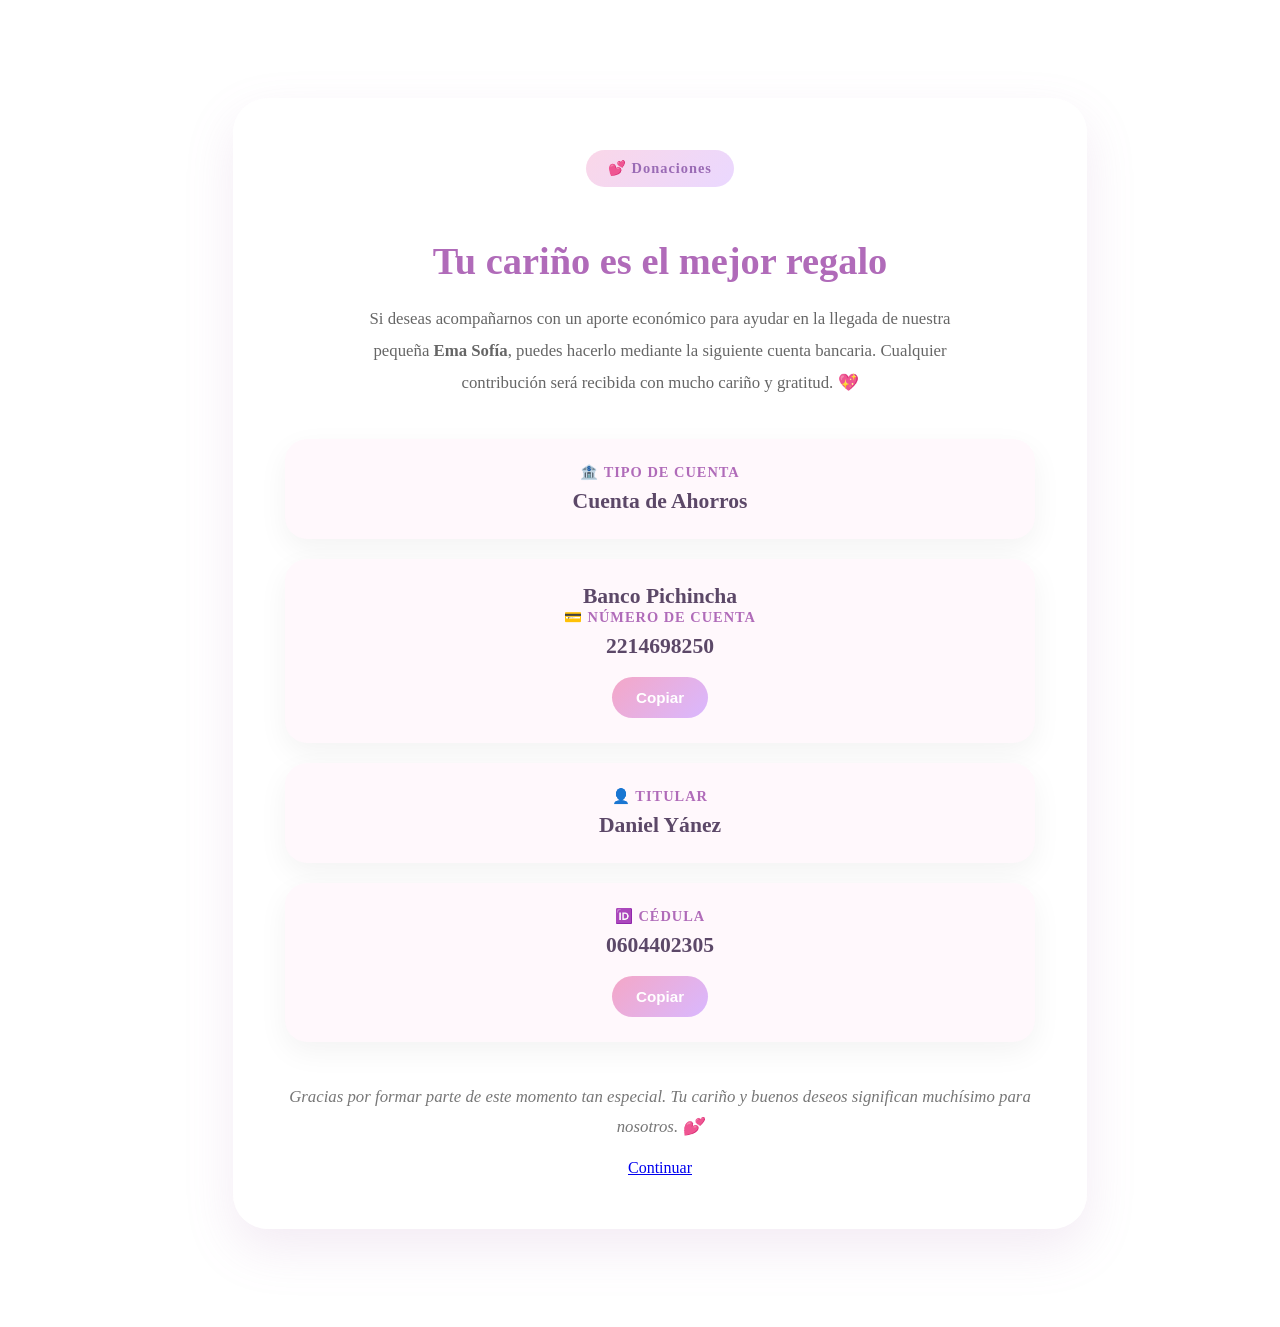
==== donaciones.html @ 27c9f71d "datos bancarios anadidos, direccion actualizada" ====
<!doctype html>
<html lang="en">
  <head>
    <meta charset="UTF-8" />
    <meta name="viewport" content="width=device-width, initial-scale=1.0" />

    <title>Document</title>
    <link rel="stylesheet" href="css/donaciones.css" />
  </head>
  <body>
    <section id="donaciones" class="donations">
      <div class="donation-card">
        <span class="section-tag"> 💕 Donaciones </span>

        <h2>Tu cariño es el mejor regalo</h2>

        <p class="donation-text">
          Si deseas acompañarnos con un aporte económico para ayudar en la
          llegada de nuestra pequeña
          <strong>Ema Sofía</strong>, puedes hacerlo mediante la siguiente
          cuenta bancaria. Cualquier contribución será recibida con mucho cariño
          y gratitud. 💖
        </p>

        <div class="bank-info">
          <div class="info-item">
            <span class="label">🏦 Tipo de cuenta</span>
            <strong>Cuenta de Ahorros</strong>
          </div>

          <div class="info-item">
            <strong>Banco Pichincha</strong>
            <span class="label">💳 Número de cuenta</span>
            <strong id="accountNumber">2214698250</strong>

            <button class="copy-btn" data-copy="2214698250">Copiar</button>
          </div>

          <div class="info-item">
            <span class="label">👤 Titular</span>
            <strong>Daniel Yánez</strong>
          </div>

          <div class="info-item">
            <span class="label">🆔 Cédula</span>
            <strong id="cedula">0604402305</strong>

            <button class="copy-btn" data-copy="0604402305">Copiar</button>
          </div>
        </div>

        <p class="thanks">
          Gracias por formar parte de este momento tan especial. Tu cariño y
          buenos deseos significan muchísimo para nosotros. 💕
        </p>

        <a href="index.html" class="primary-button"> Continuar </a>
      </div>
    </section>
  </body>
</html>
---- css/donaciones.css ----
/*==================================================
                    DONACIONES
==================================================*/

.donations {
  width: 100%;

  padding: 90px 20px;

  display: flex;

  justify-content: center;

  align-items: center;
}

.donation-card {
  width: 100%;

  max-width: 750px;

  background: rgba(255, 255, 255, 0.85);

  backdrop-filter: blur(15px);

  border-radius: 35px;

  padding: 50px;

  text-align: center;

  box-shadow: 0 20px 50px rgba(175, 120, 180, 0.15);

  border: 2px solid rgba(255, 255, 255, 0.6);
}

/*==================================================
                    TITULOS
==================================================*/

.section-tag {
  display: inline-block;

  padding: 10px 22px;

  background: linear-gradient(135deg, #fad7e8, #ead8ff);

  color: #9a6bb5;

  border-radius: 30px;

  font-size: 0.9rem;

  font-weight: 600;

  letter-spacing: 1px;

  margin-bottom: 20px;
}

.donation-card h2 {
  font-family: "Playfair Display", serif;

  font-size: 2.4rem;

  color: #b06bb9;

  margin-bottom: 20px;
}

.donation-text {
  font-size: 1.05rem;

  color: #666;

  line-height: 1.9;

  max-width: 600px;

  margin: auto auto 40px;
}

/*==================================================
                    TARJETAS
==================================================*/

.bank-info {
  display: flex;

  flex-direction: column;

  gap: 20px;
}

.info-item {
  background: #fff8fc;

  border-radius: 22px;

  padding: 25px;

  box-shadow: 0 10px 30px rgba(0, 0, 0, 0.05);

  transition: 0.3s;
}

.info-item:hover {
  transform: translateY(-4px);
}

.label {
  display: block;

  color: #b06bb9;

  font-size: 0.9rem;

  font-weight: 600;

  margin-bottom: 8px;

  text-transform: uppercase;

  letter-spacing: 1px;
}

.info-item strong {
  display: block;

  font-size: 1.35rem;

  color: #5c4868;

  word-break: break-word;
}

/*==================================================
                    BOTONES
==================================================*/

.copy-btn {
  margin-top: 18px;

  padding: 12px 24px;

  border: none;

  border-radius: 40px;

  cursor: pointer;

  font-size: 0.95rem;

  font-weight: 600;

  color: white;

  background: linear-gradient(135deg, #f4a7c7, #d9b8ff);

  transition: 0.3s;
}

.copy-btn:hover {
  transform: translateY(-2px);

  box-shadow: 0 10px 25px rgba(212, 175, 55, 0.25);
}

/*==================================================
                    MENSAJE FINAL
==================================================*/

.thanks {
  margin-top: 40px;

  font-size: 1.05rem;

  color: #777;

  line-height: 1.8;

  font-style: italic;
}

/*==================================================
                    RESPONSIVE
==================================================*/

@media (max-width: 768px) {
  .donations {
    padding: 70px 15px;
  }

  .donation-card {
    padding: 35px 22px;

    border-radius: 28px;
  }

  .donation-card h2 {
    font-size: 2rem;
  }

  .donation-text {
    font-size: 0.98rem;
  }

  .info-item {
    padding: 20px;
  }

  .info-item strong {
    font-size: 1.15rem;
  }

  .copy-btn {
    width: 100%;
  }
}

@media (max-width: 480px) {
  .section-tag {
    font-size: 0.8rem;

    padding: 8px 18px;
  }

  .donation-card h2 {
    font-size: 1.7rem;
  }

  .donation-text {
    font-size: 0.92rem;

    line-height: 1.7;
  }

  .info-item strong {
    font-size: 1rem;
  }

  .thanks {
    font-size: 0.9rem;
  }
}
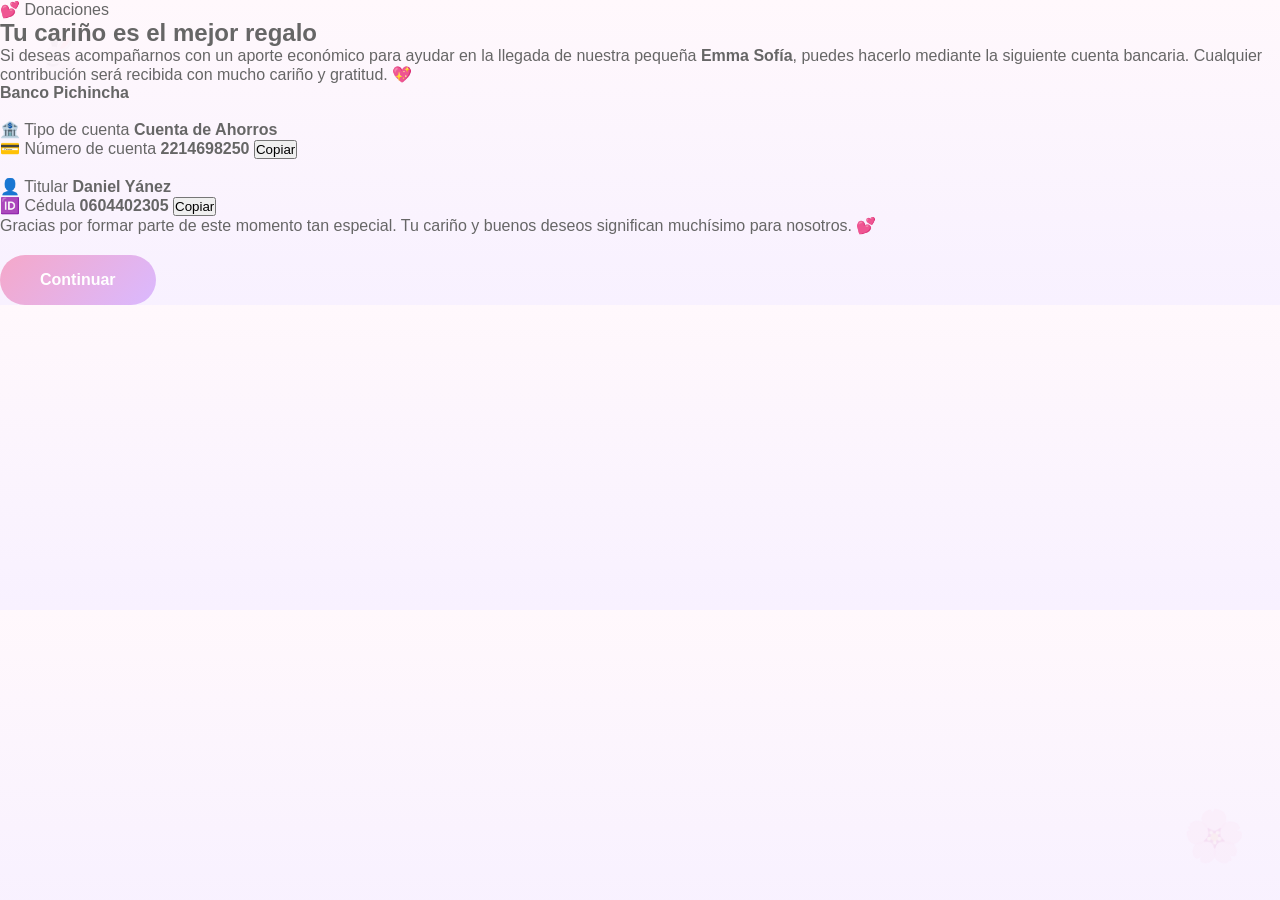
==== commit cb1b6ced: "img agregadas, invitacion html arreglado, falta el vestido" ====
--- a/donaciones.html
+++ b/donaciones.html
@@ -17,31 +17,27 @@
         <p class="donation-text">
           Si deseas acompañarnos con un aporte económico para ayudar en la
           llegada de nuestra pequeña
-          <strong>Ema Sofía</strong>, puedes hacerlo mediante la siguiente
+          <strong>Emma Sofía</strong>, puedes hacerlo mediante la siguiente
           cuenta bancaria. Cualquier contribución será recibida con mucho cariño
           y gratitud. 💖
         </p>
 
         <div class="bank-info">
           <div class="info-item">
+            <strong>Banco Pichincha</strong>
+            <br />
+            <br />
             <span class="label">🏦 Tipo de cuenta</span>
             <strong>Cuenta de Ahorros</strong>
-          </div>
-
-          <div class="info-item">
-            <strong>Banco Pichincha</strong>
+            <br />
             <span class="label">💳 Número de cuenta</span>
             <strong id="accountNumber">2214698250</strong>
-
             <button class="copy-btn" data-copy="2214698250">Copiar</button>
-          </div>
-
-          <div class="info-item">
+            <br />
+            <br />
             <span class="label">👤 Titular</span>
             <strong>Daniel Yánez</strong>
-          </div>
-
-          <div class="info-item">
+            <br />
             <span class="label">🆔 Cédula</span>
             <strong id="cedula">0604402305</strong>
 
@@ -58,4 +54,5 @@
       </div>
     </section>
   </body>
+  <script src="js/donaciones.js"></script>
 </html>
--- a/css/donaciones.css
+++ b/css/donaciones.css
@@ -1,245 +1,465 @@
 /*==================================================
-                    DONACIONES
-==================================================*/
-
-.donations {
+                GOOGLE FONTS
+==================================================*/
+
+:root {
+  --pink: #fce8f3;
+  --pink2: #f8d8e8;
+  --purple: #e8d8ff;
+  --purple-dark: #9a6bb5;
+  --gold: #d4af37;
+
+  --title: #69467c;
+  --text: #666;
+
+  --shadow: 0 20px 45px rgba(0, 0, 0, 0.08);
+}
+
+/*==================================================
+                    RESET
+==================================================*/
+
+* {
+  margin: 0;
+  padding: 0;
+  box-sizing: border-box;
+}
+
+html {
+  scroll-behavior: smooth;
+}
+
+body {
+  font-family: "Poppins", sans-serif;
+
+  color: var(--text);
+
+  background: linear-gradient(180deg, #fff8fc, #f8f1ff);
+
+  overflow-x: hidden;
+}
+
+/*==================================================
+            HERO
+==================================================*/
+
+.album-hero {
+  min-height: 100vh;
+
+  display: flex;
+
+  justify-content: center;
+
+  align-items: center;
+
+  padding: 40px 20px;
+}
+
+.album-card {
   width: 100%;
-
+  max-width: 900px;
+
+  background: rgba(255, 255, 255, 0.75);
+
+  backdrop-filter: blur(18px);
+
+  border-radius: 35px;
+
+  padding: 60px;
+
+  text-align: center;
+
+  box-shadow: var(--shadow);
+}
+
+.album-subtitle {
+  color: var(--purple-dark);
+
+  font-size: 0.9rem;
+
+  text-transform: uppercase;
+
+  letter-spacing: 3px;
+
+  font-weight: 600;
+}
+
+.album-card h1 {
+  font-family: "Great Vibes", cursive;
+
+  font-size: 5.3rem;
+
+  margin: 20px 0;
+
+  background: linear-gradient(
+    90deg,
+    #a97810,
+    #ffeaa3,
+    #d4af37,
+    #fff2b6,
+    #a97810
+  );
+
+  background-size: 300%;
+
+  color: transparent;
+
+  background-clip: text;
+
+  -webkit-background-clip: text;
+
+  animation: gold 8s linear infinite;
+}
+
+@keyframes gold {
+  from {
+    background-position: 0%;
+  }
+
+  to {
+    background-position: 300%;
+  }
+}
+
+.album-card p {
+  max-width: 650px;
+
+  margin: auto;
+
+  line-height: 1.9;
+
+  font-size: 1.05rem;
+}
+
+/*==================================================
+            ALBUM
+==================================================*/
+
+.album-section {
+  padding: 100px 20px;
+}
+
+.section-title {
+  max-width: 750px;
+
+  margin: auto;
+
+  text-align: center;
+
+  margin-bottom: 70px;
+}
+
+.section-title span {
+  display: inline-block;
+
+  padding: 8px 20px;
+
+  border-radius: 30px;
+
+  background: #f8d8e8;
+
+  color: var(--purple-dark);
+
+  font-weight: 600;
+}
+
+.section-title h2 {
+  margin: 20px 0;
+
+  font-size: 2.8rem;
+
+  color: var(--title);
+}
+
+.section-title p {
+  line-height: 1.8;
+}
+
+.album-grid {
+  max-width: 1200px;
+
+  margin: auto;
+
+  display: grid;
+
+  grid-template-columns: repeat(auto-fit, minmax(300px, 1fr));
+
+  gap: 50px;
+}
+
+/*==================================================
+            POLAROID
+==================================================*/
+
+.polaroid {
+  background: white;
+
+  border-radius: 12px;
+
+  padding: 18px;
+
+  box-shadow: var(--shadow);
+
+  transition: 0.4s;
+
+  position: relative;
+}
+
+.rotate-left {
+  transform: rotate(-3deg);
+}
+
+.rotate-right {
+  transform: rotate(3deg);
+}
+
+.polaroid:hover {
+  transform: scale(1.05) rotate(0deg);
+}
+
+.polaroid::before {
+  content: "📌";
+
+  position: absolute;
+
+  left: 50%;
+
+  top: -15px;
+
+  transform: translateX(-50%);
+
+  font-size: 30px;
+}
+
+.photo {
+  width: 100%;
+
+  height: 330px;
+
+  border-radius: 8px;
+
+  overflow: hidden;
+
+  background: linear-gradient(135deg, #fde8f3, #efe1ff);
+
+  border: 3px dashed #d9b8ff;
+}
+
+.photo img {
+  width: 100%;
+
+  height: 100%;
+
+  object-fit: cover;
+
+  transition: 0.5s;
+}
+
+.polaroid:hover img {
+  transform: scale(1.08);
+}
+
+.caption {
+  margin-top: 18px;
+
+  text-align: center;
+
+  font-family: "Great Vibes", cursive;
+
+  font-size: 1.8rem;
+
+  color: #666;
+}
+
+/*==================================================
+            MENSAJE
+==================================================*/
+
+.family-message {
   padding: 90px 20px;
-
-  display: flex;
-
-  justify-content: center;
-
-  align-items: center;
-}
-
-.donation-card {
-  width: 100%;
-
-  max-width: 750px;
-
-  background: rgba(255, 255, 255, 0.85);
-
-  backdrop-filter: blur(15px);
+}
+
+.message-card {
+  max-width: 850px;
+
+  margin: auto;
+
+  background: white;
 
   border-radius: 35px;
 
-  padding: 50px;
+  padding: 60px;
 
   text-align: center;
 
-  box-shadow: 0 20px 50px rgba(175, 120, 180, 0.15);
-
-  border: 2px solid rgba(255, 255, 255, 0.6);
-}
-
-/*==================================================
-                    TITULOS
-==================================================*/
-
-.section-tag {
+  box-shadow: var(--shadow);
+}
+
+.message-card h2 {
+  color: var(--title);
+
+  font-size: 2.5rem;
+
+  margin-bottom: 30px;
+}
+
+.message-card p {
+  margin-bottom: 20px;
+
+  line-height: 1.9;
+
+  font-size: 1.05rem;
+}
+
+.message-card strong {
+  color: #b06bb9;
+}
+
+/*==================================================
+            BOTON
+==================================================*/
+
+.primary-button {
   display: inline-block;
 
-  padding: 10px 22px;
-
-  background: linear-gradient(135deg, #fad7e8, #ead8ff);
-
-  color: #9a6bb5;
-
-  border-radius: 30px;
-
-  font-size: 0.9rem;
+  margin-top: 20px;
+
+  padding: 16px 40px;
+
+  border-radius: 50px;
+
+  text-decoration: none;
+
+  color: white;
 
   font-weight: 600;
 
-  letter-spacing: 1px;
-
-  margin-bottom: 20px;
-}
-
-.donation-card h2 {
-  font-family: "Playfair Display", serif;
-
-  font-size: 2.4rem;
-
-  color: #b06bb9;
-
-  margin-bottom: 20px;
-}
-
-.donation-text {
-  font-size: 1.05rem;
-
-  color: #666;
-
-  line-height: 1.9;
-
-  max-width: 600px;
-
-  margin: auto auto 40px;
-}
-
-/*==================================================
-                    TARJETAS
-==================================================*/
-
-.bank-info {
-  display: flex;
-
-  flex-direction: column;
-
-  gap: 20px;
-}
-
-.info-item {
-  background: #fff8fc;
-
-  border-radius: 22px;
-
-  padding: 25px;
-
-  box-shadow: 0 10px 30px rgba(0, 0, 0, 0.05);
-
-  transition: 0.3s;
-}
-
-.info-item:hover {
+  background: linear-gradient(135deg, #f5a8c9, #dab9ff);
+
+  transition: 0.35s;
+}
+
+.primary-button:hover {
   transform: translateY(-4px);
-}
-
-.label {
-  display: block;
-
-  color: #b06bb9;
-
-  font-size: 0.9rem;
-
-  font-weight: 600;
-
-  margin-bottom: 8px;
-
-  text-transform: uppercase;
-
-  letter-spacing: 1px;
-}
-
-.info-item strong {
-  display: block;
-
-  font-size: 1.35rem;
-
-  color: #5c4868;
-
-  word-break: break-word;
-}
-
-/*==================================================
-                    BOTONES
-==================================================*/
-
-.copy-btn {
-  margin-top: 18px;
-
-  padding: 12px 24px;
-
-  border: none;
-
-  border-radius: 40px;
-
-  cursor: pointer;
-
-  font-size: 0.95rem;
-
-  font-weight: 600;
-
-  color: white;
-
-  background: linear-gradient(135deg, #f4a7c7, #d9b8ff);
-
-  transition: 0.3s;
-}
-
-.copy-btn:hover {
-  transform: translateY(-2px);
-
-  box-shadow: 0 10px 25px rgba(212, 175, 55, 0.25);
-}
-
-/*==================================================
-                    MENSAJE FINAL
-==================================================*/
-
-.thanks {
-  margin-top: 40px;
-
-  font-size: 1.05rem;
-
-  color: #777;
-
-  line-height: 1.8;
-
-  font-style: italic;
-}
-
-/*==================================================
-                    RESPONSIVE
-==================================================*/
+
+  box-shadow: 0 15px 30px rgba(212, 175, 55, 0.25);
+}
+
+/*==================================================
+            DECORACION
+==================================================*/
+
+body::before {
+  content: "🐇";
+
+  position: fixed;
+
+  left: 30px;
+
+  top: 30px;
+
+  font-size: 45px;
+
+  opacity: 0.08;
+}
+
+body::after {
+  content: "🌸";
+
+  position: fixed;
+
+  right: 35px;
+
+  bottom: 35px;
+
+  font-size: 50px;
+
+  opacity: 0.08;
+}
+
+/*==================================================
+            RESPONSIVE
+==================================================*/
+
+@media (max-width: 900px) {
+  .album-card {
+    padding: 40px;
+  }
+
+  .album-card h1 {
+    font-size: 4.2rem;
+  }
+
+  .section-title h2 {
+    font-size: 2.3rem;
+  }
+
+  .message-card {
+    padding: 45px 30px;
+  }
+}
 
 @media (max-width: 768px) {
-  .donations {
-    padding: 70px 15px;
-  }
-
-  .donation-card {
-    padding: 35px 22px;
-
-    border-radius: 28px;
-  }
-
-  .donation-card h2 {
+  .album-grid {
+    grid-template-columns: 1fr;
+
+    gap: 35px;
+  }
+
+  .rotate-left,
+  .rotate-right {
+    transform: none;
+  }
+
+  .photo {
+    height: 280px;
+  }
+
+  .message-card h2 {
     font-size: 2rem;
   }
 
-  .donation-text {
-    font-size: 0.98rem;
-  }
-
-  .info-item {
-    padding: 20px;
-  }
-
-  .info-item strong {
-    font-size: 1.15rem;
-  }
-
-  .copy-btn {
+  .primary-button {
     width: 100%;
+
+    text-align: center;
   }
 }
 
 @media (max-width: 480px) {
-  .section-tag {
-    font-size: 0.8rem;
-
-    padding: 8px 18px;
-  }
-
-  .donation-card h2 {
+  .album-card {
+    padding: 30px 20px;
+  }
+
+  .album-card h1 {
+    font-size: 3.2rem;
+  }
+
+  .album-card p {
+    font-size: 0.95rem;
+  }
+
+  .section-title h2 {
+    font-size: 1.8rem;
+  }
+
+  .photo {
+    height: 230px;
+  }
+
+  .caption {
+    font-size: 1.45rem;
+  }
+
+  .message-card {
+    padding: 30px 20px;
+  }
+
+  .message-card p {
+    font-size: 0.95rem;
+  }
+
+  .message-card h2 {
     font-size: 1.7rem;
   }
-
-  .donation-text {
-    font-size: 0.92rem;
-
-    line-height: 1.7;
-  }
-
-  .info-item strong {
-    font-size: 1rem;
-  }
-
-  .thanks {
-    font-size: 0.9rem;
-  }
-}
+}
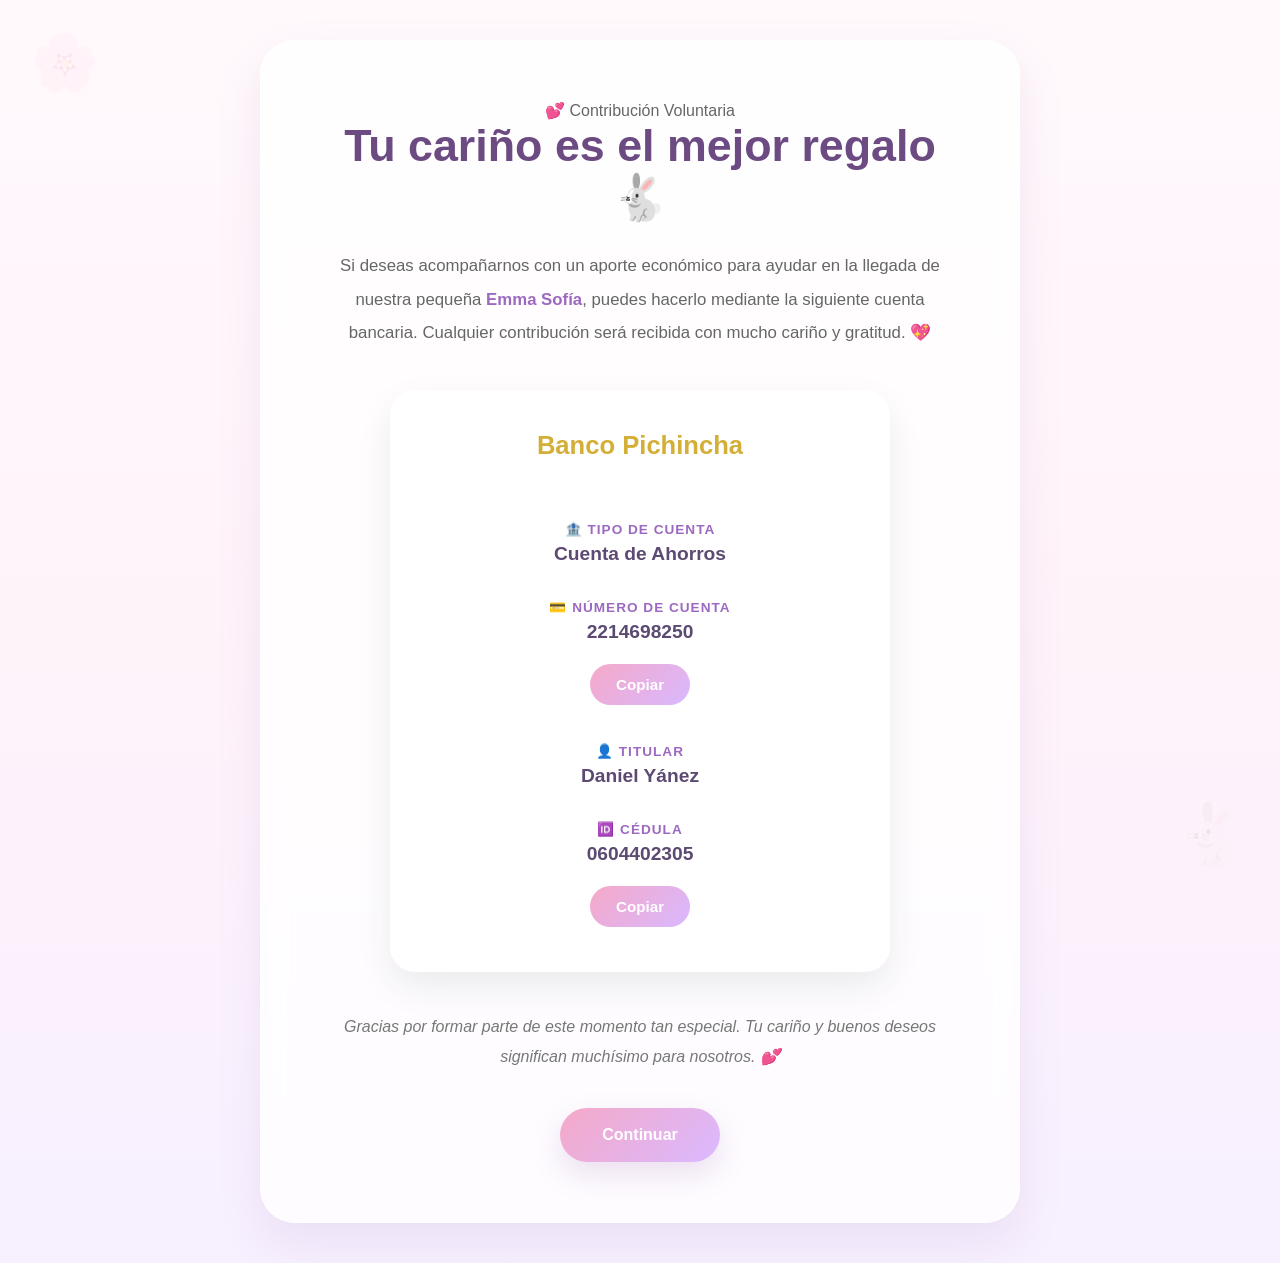
==== commit 3e2ba08f: "contribucion arreglada" ====
--- a/donaciones.html
+++ b/donaciones.html
@@ -10,7 +10,7 @@
   <body>
     <section id="donaciones" class="donations">
       <div class="donation-card">
-        <span class="section-tag"> 💕 Donaciones </span>
+        <span class="section-tag"> 💕 Contribución Voluntaria </span>
 
         <h2>Tu cariño es el mejor regalo</h2>
 
--- a/css/donaciones.css
+++ b/css/donaciones.css
@@ -1,18 +1,21 @@
 /*==================================================
-                GOOGLE FONTS
+            BABY SHOWER - DONACIONES
+            Emma Sofía
 ==================================================*/
 
 :root {
-  --pink: #fce8f3;
-  --pink2: #f8d8e8;
-  --purple: #e8d8ff;
-  --purple-dark: #9a6bb5;
+  --pink: #fceaf4;
+  --pink-light: #fff7fb;
+  --purple: #e9d8ff;
+  --purple-dark: #9c69c1;
   --gold: #d4af37;
 
-  --title: #69467c;
   --text: #666;
-
-  --shadow: 0 20px 45px rgba(0, 0, 0, 0.08);
+  --title: #6c4a82;
+
+  --white: #ffffff;
+
+  --shadow: 0 20px 45px rgba(145, 110, 175, 0.12);
 }
 
 /*==================================================
@@ -34,299 +37,207 @@
 
   color: var(--text);
 
-  background: linear-gradient(180deg, #fff8fc, #f8f1ff);
+  background: linear-gradient(180deg, #fff9fc, #fff3fa, #f7f0ff);
+
+  min-height: 100vh;
+
+  display: flex;
+
+  justify-content: center;
+
+  align-items: center;
+
+  padding: 40px 20px;
 
   overflow-x: hidden;
 }
 
 /*==================================================
-            HERO
-==================================================*/
-
-.album-hero {
-  min-height: 100vh;
-
+                TARJETA PRINCIPAL
+==================================================*/
+
+.donation-card {
+  width: 100%;
+
+  max-width: 760px;
+
+  background: rgba(255, 255, 255, 0.8);
+
+  backdrop-filter: blur(15px);
+
+  border-radius: 35px;
+
+  padding: 60px;
+
+  text-align: center;
+
+  box-shadow: var(--shadow);
+
+  border: 1px solid rgba(255, 255, 255, 0.7);
+}
+
+/*==================================================
+                    TITULO
+==================================================*/
+
+.donation-card h2 {
+  font-size: 2.8rem;
+
+  margin-bottom: 25px;
+
+  color: var(--title);
+}
+
+.donation-card h2::after {
+  content: " 🐇";
+}
+
+/*==================================================
+                TEXTO
+==================================================*/
+
+.donation-text {
+  line-height: 2;
+
+  font-size: 1.05rem;
+
+  margin-bottom: 40px;
+}
+
+.donation-text strong {
+  color: var(--purple-dark);
+}
+
+/*==================================================
+            INFORMACION BANCO
+==================================================*/
+
+.bank-info {
   display: flex;
 
   justify-content: center;
-
-  align-items: center;
-
-  padding: 40px 20px;
-}
-
-.album-card {
+}
+
+.info-item {
   width: 100%;
-  max-width: 900px;
-
-  background: rgba(255, 255, 255, 0.75);
-
-  backdrop-filter: blur(18px);
+
+  max-width: 500px;
+
+  background: white;
+
+  border-radius: 25px;
+
+  padding: 35px;
+
+  box-shadow: 0 15px 35px rgba(0, 0, 0, 0.08);
+
+  transition: 0.35s;
+}
+
+.info-item:hover {
+  transform: translateY(-5px);
+}
+
+.info-item strong {
+  display: block;
+
+  font-size: 1.2rem;
+
+  color: #5c4a72;
+
+  margin: 6px 0;
+}
+
+.info-item strong:first-child {
+  font-size: 1.6rem;
+
+  color: var(--gold);
+
+  margin-bottom: 15px;
+}
+
+.label {
+  display: block;
+
+  margin-top: 10px;
+
+  color: var(--purple-dark);
+
+  font-weight: 600;
+
+  text-transform: uppercase;
+
+  letter-spacing: 1px;
+
+  font-size: 0.85rem;
+}
+
+/*==================================================
+                BOTON COPIAR
+==================================================*/
+
+.copy-btn {
+  margin-top: 15px;
+
+  margin-bottom: 10px;
+
+  padding: 12px 26px;
+
+  border: none;
 
   border-radius: 35px;
 
-  padding: 60px;
-
-  text-align: center;
-
-  box-shadow: var(--shadow);
-}
-
-.album-subtitle {
-  color: var(--purple-dark);
-
-  font-size: 0.9rem;
-
-  text-transform: uppercase;
-
-  letter-spacing: 3px;
+  cursor: pointer;
+
+  color: white;
 
   font-weight: 600;
-}
-
-.album-card h1 {
-  font-family: "Great Vibes", cursive;
-
-  font-size: 5.3rem;
-
-  margin: 20px 0;
-
-  background: linear-gradient(
-    90deg,
-    #a97810,
-    #ffeaa3,
-    #d4af37,
-    #fff2b6,
-    #a97810
-  );
-
-  background-size: 300%;
-
-  color: transparent;
-
-  background-clip: text;
-
-  -webkit-background-clip: text;
-
-  animation: gold 8s linear infinite;
-}
-
-@keyframes gold {
-  from {
-    background-position: 0%;
-  }
-
-  to {
-    background-position: 300%;
-  }
-}
-
-.album-card p {
-  max-width: 650px;
-
-  margin: auto;
+
+  font-size: 0.95rem;
+
+  background: linear-gradient(135deg, #f5a9c8, #d9b8ff);
+
+  transition: 0.35s;
+}
+
+.copy-btn:hover {
+  transform: translateY(-3px);
+
+  box-shadow: 0 12px 25px rgba(175, 120, 190, 0.25);
+}
+
+.copy-btn:active {
+  transform: scale(0.96);
+}
+
+/*==================================================
+                MENSAJE FINAL
+==================================================*/
+
+.thanks {
+  margin-top: 40px;
+
+  font-size: 1rem;
 
   line-height: 1.9;
 
-  font-size: 1.05rem;
-}
-
-/*==================================================
-            ALBUM
-==================================================*/
-
-.album-section {
-  padding: 100px 20px;
-}
-
-.section-title {
-  max-width: 750px;
-
-  margin: auto;
-
-  text-align: center;
-
-  margin-bottom: 70px;
-}
-
-.section-title span {
-  display: inline-block;
-
-  padding: 8px 20px;
-
-  border-radius: 30px;
-
-  background: #f8d8e8;
-
-  color: var(--purple-dark);
-
-  font-weight: 600;
-}
-
-.section-title h2 {
-  margin: 20px 0;
-
-  font-size: 2.8rem;
-
-  color: var(--title);
-}
-
-.section-title p {
-  line-height: 1.8;
-}
-
-.album-grid {
-  max-width: 1200px;
-
-  margin: auto;
-
-  display: grid;
-
-  grid-template-columns: repeat(auto-fit, minmax(300px, 1fr));
-
-  gap: 50px;
-}
-
-/*==================================================
-            POLAROID
-==================================================*/
-
-.polaroid {
-  background: white;
-
-  border-radius: 12px;
-
-  padding: 18px;
-
-  box-shadow: var(--shadow);
-
-  transition: 0.4s;
-
-  position: relative;
-}
-
-.rotate-left {
-  transform: rotate(-3deg);
-}
-
-.rotate-right {
-  transform: rotate(3deg);
-}
-
-.polaroid:hover {
-  transform: scale(1.05) rotate(0deg);
-}
-
-.polaroid::before {
-  content: "📌";
-
-  position: absolute;
-
-  left: 50%;
-
-  top: -15px;
-
-  transform: translateX(-50%);
-
-  font-size: 30px;
-}
-
-.photo {
-  width: 100%;
-
-  height: 330px;
-
-  border-radius: 8px;
-
-  overflow: hidden;
-
-  background: linear-gradient(135deg, #fde8f3, #efe1ff);
-
-  border: 3px dashed #d9b8ff;
-}
-
-.photo img {
-  width: 100%;
-
-  height: 100%;
-
-  object-fit: cover;
-
-  transition: 0.5s;
-}
-
-.polaroid:hover img {
-  transform: scale(1.08);
-}
-
-.caption {
-  margin-top: 18px;
-
-  text-align: center;
-
-  font-family: "Great Vibes", cursive;
-
-  font-size: 1.8rem;
-
-  color: #666;
-}
-
-/*==================================================
-            MENSAJE
-==================================================*/
-
-.family-message {
-  padding: 90px 20px;
-}
-
-.message-card {
-  max-width: 850px;
-
-  margin: auto;
-
-  background: white;
-
-  border-radius: 35px;
-
-  padding: 60px;
-
-  text-align: center;
-
-  box-shadow: var(--shadow);
-}
-
-.message-card h2 {
-  color: var(--title);
-
-  font-size: 2.5rem;
-
-  margin-bottom: 30px;
-}
-
-.message-card p {
-  margin-bottom: 20px;
-
-  line-height: 1.9;
-
-  font-size: 1.05rem;
-}
-
-.message-card strong {
-  color: #b06bb9;
-}
-
-/*==================================================
-            BOTON
+  color: #777;
+
+  font-style: italic;
+}
+
+/*==================================================
+            BOTON CONTINUAR
 ==================================================*/
 
 .primary-button {
   display: inline-block;
 
-  margin-top: 20px;
-
-  padding: 16px 40px;
-
-  border-radius: 50px;
+  margin-top: 35px;
+
+  padding: 18px 42px;
+
+  border-radius: 40px;
 
   text-decoration: none;
 
@@ -334,15 +245,19 @@
 
   font-weight: 600;
 
-  background: linear-gradient(135deg, #f5a8c9, #dab9ff);
+  background: linear-gradient(135deg, #f5a9c8, #dab9ff);
 
   transition: 0.35s;
+
+  box-shadow: 0 12px 28px rgba(170, 120, 185, 0.22);
 }
 
 .primary-button:hover {
-  transform: translateY(-4px);
-
-  box-shadow: 0 15px 30px rgba(212, 175, 55, 0.25);
+  transform: translateY(-4px) scale(1.03);
+}
+
+.primary-button:active {
+  transform: scale(0.97);
 }
 
 /*==================================================
@@ -350,73 +265,66 @@
 ==================================================*/
 
 body::before {
+  content: "🌸";
+
+  position: fixed;
+
+  left: 30px;
+
+  top: 30px;
+
+  font-size: 55px;
+
+  opacity: 0.08;
+}
+
+body::after {
   content: "🐇";
 
   position: fixed;
 
-  left: 30px;
-
-  top: 30px;
-
-  font-size: 45px;
+  right: 30px;
+
+  bottom: 30px;
+
+  font-size: 60px;
 
   opacity: 0.08;
 }
 
-body::after {
-  content: "🌸";
-
-  position: fixed;
-
-  right: 35px;
-
-  bottom: 35px;
-
-  font-size: 50px;
-
-  opacity: 0.08;
-}
-
-/*==================================================
-            RESPONSIVE
-==================================================*/
-
-@media (max-width: 900px) {
-  .album-card {
-    padding: 40px;
-  }
-
-  .album-card h1 {
-    font-size: 4.2rem;
-  }
-
-  .section-title h2 {
-    font-size: 2.3rem;
-  }
-
-  .message-card {
-    padding: 45px 30px;
-  }
-}
+/*==================================================
+                RESPONSIVE
+==================================================*/
 
 @media (max-width: 768px) {
-  .album-grid {
-    grid-template-columns: 1fr;
-
-    gap: 35px;
-  }
-
-  .rotate-left,
-  .rotate-right {
-    transform: none;
-  }
-
-  .photo {
-    height: 280px;
-  }
-
-  .message-card h2 {
+  body {
+    padding: 25px 15px;
+  }
+
+  .donation-card {
+    padding: 35px 25px;
+
+    border-radius: 28px;
+  }
+
+  .donation-card h2 {
     font-size: 2rem;
+  }
+
+  .donation-text {
+    font-size: 0.96rem;
+  }
+
+  .info-item {
+    padding: 25px;
+  }
+
+  .info-item strong {
+    font-size: 1.05rem;
+  }
+
+  .copy-btn {
+    width: 100%;
   }
 
   .primary-button {
@@ -427,39 +335,27 @@
 }
 
 @media (max-width: 480px) {
-  .album-card {
-    padding: 30px 20px;
-  }
-
-  .album-card h1 {
-    font-size: 3.2rem;
-  }
-
-  .album-card p {
-    font-size: 0.95rem;
-  }
-
-  .section-title h2 {
-    font-size: 1.8rem;
-  }
-
-  .photo {
-    height: 230px;
-  }
-
-  .caption {
-    font-size: 1.45rem;
-  }
-
-  .message-card {
-    padding: 30px 20px;
-  }
-
-  .message-card p {
-    font-size: 0.95rem;
-  }
-
-  .message-card h2 {
+  .donation-card h2 {
     font-size: 1.7rem;
   }
-}
+
+  .donation-text {
+    font-size: 0.9rem;
+  }
+
+  .info-item {
+    padding: 20px;
+  }
+
+  .info-item strong:first-child {
+    font-size: 1.35rem;
+  }
+
+  .label {
+    font-size: 0.78rem;
+  }
+
+  .thanks {
+    font-size: 0.9rem;
+  }
+}
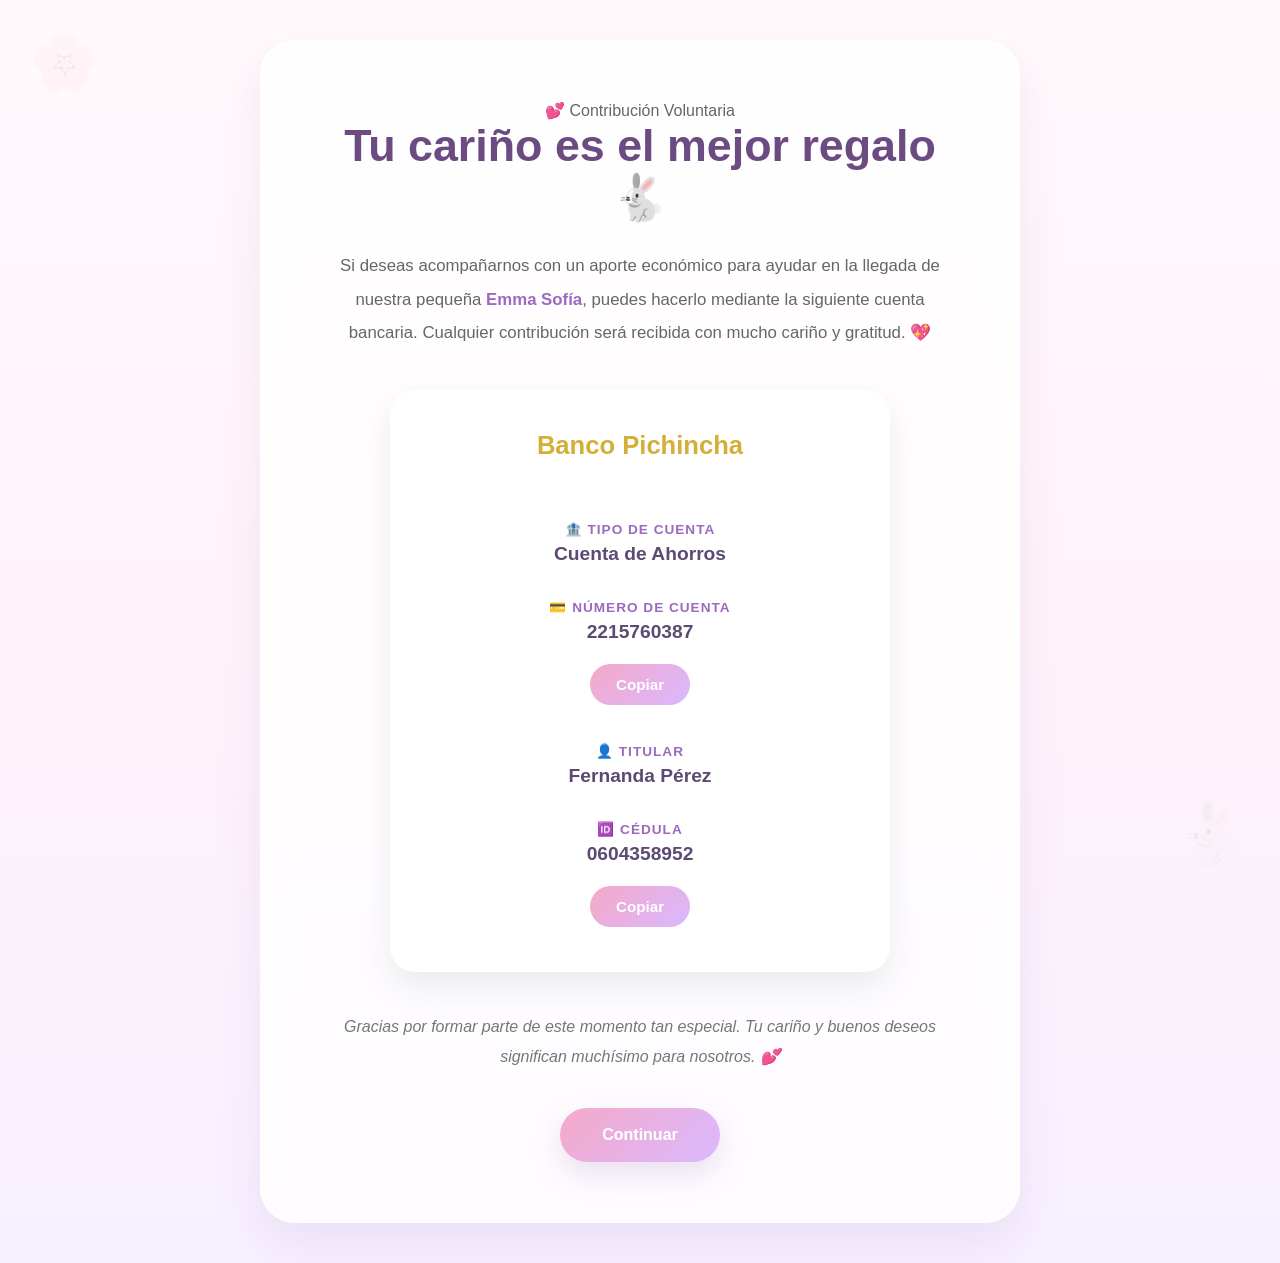
==== commit 13e530f0: "duracion de mensaje" ====
--- a/donaciones.html
+++ b/donaciones.html
@@ -5,10 +5,10 @@
     <meta name="viewport" content="width=device-width, initial-scale=1.0" />
 
     <title>Document</title>
-    <link rel="stylesheet" href="css/donaciones.css" />
+    <link rel="stylesheet" href="css/colaboracion.css" />
   </head>
   <body>
-    <section id="donaciones" class="donations">
+    <section id="colaboracion" class="donations">
       <div class="donation-card">
         <span class="section-tag"> 💕 Contribución Voluntaria </span>
 
@@ -31,17 +31,17 @@
             <strong>Cuenta de Ahorros</strong>
             <br />
             <span class="label">💳 Número de cuenta</span>
-            <strong id="accountNumber">2214698250</strong>
-            <button class="copy-btn" data-copy="2214698250">Copiar</button>
+            <strong id="accountNumber">2215760387</strong>
+            <button class="copy-btn" data-copy="2215760387">Copiar</button>
             <br />
             <br />
             <span class="label">👤 Titular</span>
-            <strong>Daniel Yánez</strong>
+            <strong>Fernanda Pérez</strong>
             <br />
             <span class="label">🆔 Cédula</span>
-            <strong id="cedula">0604402305</strong>
+            <strong id="cedula">0604358952</strong>
 
-            <button class="copy-btn" data-copy="0604402305">Copiar</button>
+            <button class="copy-btn" data-copy="0604358952">Copiar</button>
           </div>
         </div>
 
@@ -49,10 +49,9 @@
           Gracias por formar parte de este momento tan especial. Tu cariño y
           buenos deseos significan muchísimo para nosotros. 💕
         </p>
-
-        <a href="index.html" class="primary-button"> Continuar </a>
+        <a href="index.html?skipIntro=1" class="primary-button"> Continuar </a>
       </div>
     </section>
   </body>
-  <script src="js/donaciones.js"></script>
+  <script src="js/colaboracion.js"></script>
 </html>
--- a/css/colaboracion.css
+++ b/css/colaboracion.css
@@ -0,0 +1,361 @@
+/*==================================================
+            BABY SHOWER - colaboracion
+            Emma Sofía
+==================================================*/
+
+:root {
+  --pink: #fceaf4;
+  --pink-light: #fff7fb;
+  --purple: #e9d8ff;
+  --purple-dark: #9c69c1;
+  --gold: #d4af37;
+
+  --text: #666;
+  --title: #6c4a82;
+
+  --white: #ffffff;
+
+  --shadow: 0 20px 45px rgba(145, 110, 175, 0.12);
+}
+
+/*==================================================
+                    RESET
+==================================================*/
+
+* {
+  margin: 0;
+  padding: 0;
+  box-sizing: border-box;
+}
+
+html {
+  scroll-behavior: smooth;
+}
+
+body {
+  font-family: "Poppins", sans-serif;
+
+  color: var(--text);
+
+  background: linear-gradient(180deg, #fff9fc, #fff3fa, #f7f0ff);
+
+  min-height: 100vh;
+
+  display: flex;
+
+  justify-content: center;
+
+  align-items: center;
+
+  padding: 40px 20px;
+
+  overflow-x: hidden;
+}
+
+/*==================================================
+                TARJETA PRINCIPAL
+==================================================*/
+
+.donation-card {
+  width: 100%;
+
+  max-width: 760px;
+
+  background: rgba(255, 255, 255, 0.8);
+
+  backdrop-filter: blur(15px);
+
+  border-radius: 35px;
+
+  padding: 60px;
+
+  text-align: center;
+
+  box-shadow: var(--shadow);
+
+  border: 1px solid rgba(255, 255, 255, 0.7);
+}
+
+/*==================================================
+                    TITULO
+==================================================*/
+
+.donation-card h2 {
+  font-size: 2.8rem;
+
+  margin-bottom: 25px;
+
+  color: var(--title);
+}
+
+.donation-card h2::after {
+  content: " 🐇";
+}
+
+/*==================================================
+                TEXTO
+==================================================*/
+
+.donation-text {
+  line-height: 2;
+
+  font-size: 1.05rem;
+
+  margin-bottom: 40px;
+}
+
+.donation-text strong {
+  color: var(--purple-dark);
+}
+
+/*==================================================
+            INFORMACION BANCO
+==================================================*/
+
+.bank-info {
+  display: flex;
+
+  justify-content: center;
+}
+
+.info-item {
+  width: 100%;
+
+  max-width: 500px;
+
+  background: white;
+
+  border-radius: 25px;
+
+  padding: 35px;
+
+  box-shadow: 0 15px 35px rgba(0, 0, 0, 0.08);
+
+  transition: 0.35s;
+}
+
+.info-item:hover {
+  transform: translateY(-5px);
+}
+
+.info-item strong {
+  display: block;
+
+  font-size: 1.2rem;
+
+  color: #5c4a72;
+
+  margin: 6px 0;
+}
+
+.info-item strong:first-child {
+  font-size: 1.6rem;
+
+  color: var(--gold);
+
+  margin-bottom: 15px;
+}
+
+.label {
+  display: block;
+
+  margin-top: 10px;
+
+  color: var(--purple-dark);
+
+  font-weight: 600;
+
+  text-transform: uppercase;
+
+  letter-spacing: 1px;
+
+  font-size: 0.85rem;
+}
+
+/*==================================================
+                BOTON COPIAR
+==================================================*/
+
+.copy-btn {
+  margin-top: 15px;
+
+  margin-bottom: 10px;
+
+  padding: 12px 26px;
+
+  border: none;
+
+  border-radius: 35px;
+
+  cursor: pointer;
+
+  color: white;
+
+  font-weight: 600;
+
+  font-size: 0.95rem;
+
+  background: linear-gradient(135deg, #f5a9c8, #d9b8ff);
+
+  transition: 0.35s;
+}
+
+.copy-btn:hover {
+  transform: translateY(-3px);
+
+  box-shadow: 0 12px 25px rgba(175, 120, 190, 0.25);
+}
+
+.copy-btn:active {
+  transform: scale(0.96);
+}
+
+/*==================================================
+                MENSAJE FINAL
+==================================================*/
+
+.thanks {
+  margin-top: 40px;
+
+  font-size: 1rem;
+
+  line-height: 1.9;
+
+  color: #777;
+
+  font-style: italic;
+}
+
+/*==================================================
+            BOTON CONTINUAR
+==================================================*/
+
+.primary-button {
+  display: inline-block;
+
+  margin-top: 35px;
+
+  padding: 18px 42px;
+
+  border-radius: 40px;
+
+  text-decoration: none;
+
+  color: white;
+
+  font-weight: 600;
+
+  background: linear-gradient(135deg, #f5a9c8, #dab9ff);
+
+  transition: 0.35s;
+
+  box-shadow: 0 12px 28px rgba(170, 120, 185, 0.22);
+}
+
+.primary-button:hover {
+  transform: translateY(-4px) scale(1.03);
+}
+
+.primary-button:active {
+  transform: scale(0.97);
+}
+
+/*==================================================
+            DECORACION
+==================================================*/
+
+body::before {
+  content: "🌸";
+
+  position: fixed;
+
+  left: 30px;
+
+  top: 30px;
+
+  font-size: 55px;
+
+  opacity: 0.08;
+}
+
+body::after {
+  content: "🐇";
+
+  position: fixed;
+
+  right: 30px;
+
+  bottom: 30px;
+
+  font-size: 60px;
+
+  opacity: 0.08;
+}
+
+/*==================================================
+                RESPONSIVE
+==================================================*/
+
+@media (max-width: 768px) {
+  body {
+    padding: 25px 15px;
+  }
+
+  .donation-card {
+    padding: 35px 25px;
+
+    border-radius: 28px;
+  }
+
+  .donation-card h2 {
+    font-size: 2rem;
+  }
+
+  .donation-text {
+    font-size: 0.96rem;
+  }
+
+  .info-item {
+    padding: 25px;
+  }
+
+  .info-item strong {
+    font-size: 1.05rem;
+  }
+
+  .copy-btn {
+    width: 100%;
+  }
+
+  .primary-button {
+    width: 100%;
+
+    text-align: center;
+  }
+}
+
+@media (max-width: 480px) {
+  .donation-card h2 {
+    font-size: 1.7rem;
+  }
+
+  .donation-text {
+    font-size: 0.9rem;
+  }
+
+  .info-item {
+    padding: 20px;
+  }
+
+  .info-item strong:first-child {
+    font-size: 1.35rem;
+  }
+
+  .label {
+    font-size: 0.78rem;
+  }
+
+  .thanks {
+    font-size: 0.9rem;
+  }
+}
